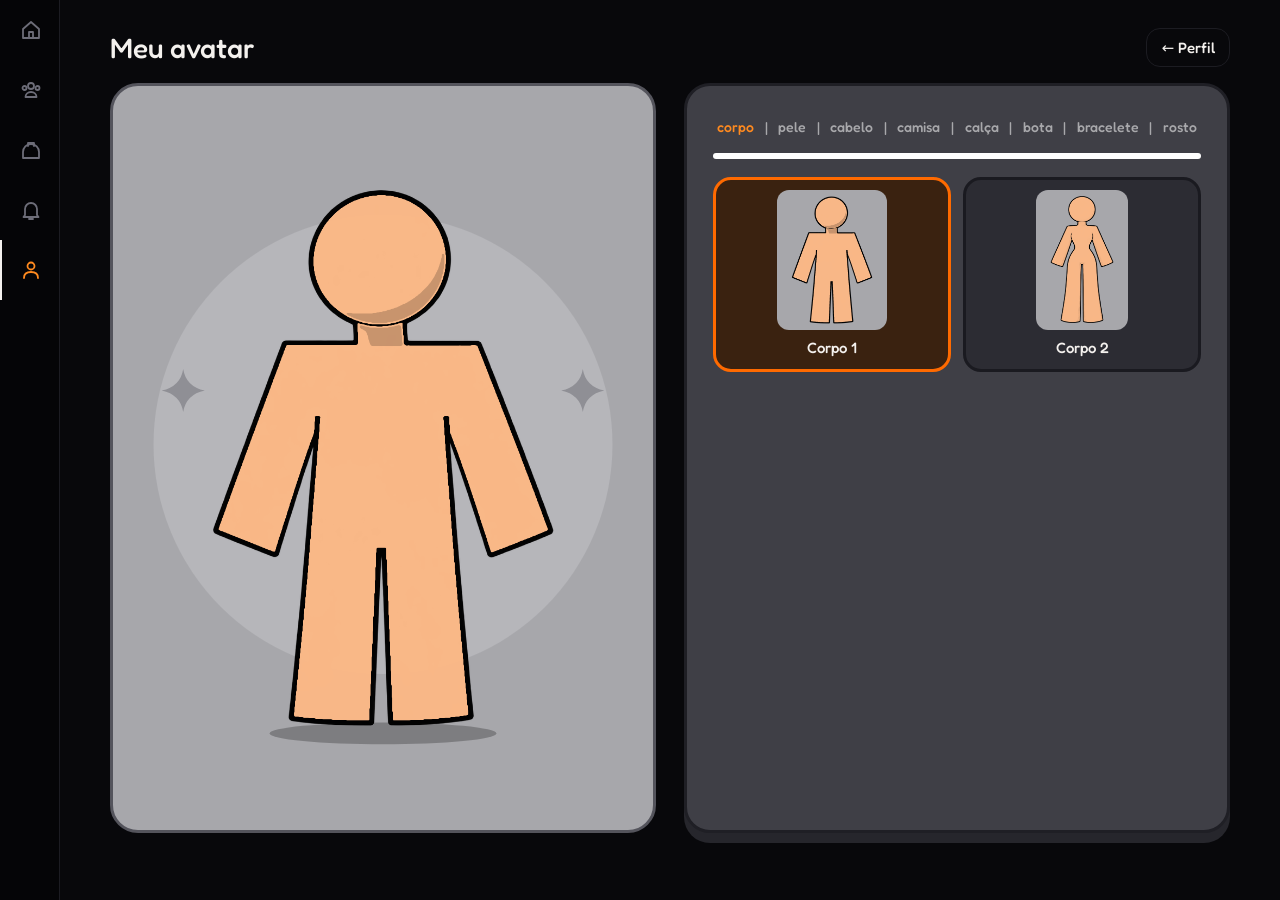
==== avatar.html @ fa6180fb "Add files via upload" ====
<!DOCTYPE html>
<html lang="pt-BR">
<head>
<meta charset="utf-8">
<meta name="viewport" content="width=device-width, initial-scale=1, viewport-fit=cover">
<title>Avatar</title>
<link href="https://fonts.googleapis.com/css2?family=Fredoka:wght@500&display=swap" rel="stylesheet">
<link rel="stylesheet" href="estilo.css">
<style>
@supports (height:100dvh){html,body{height:100dvh}}
a:focus-visible,button:focus-visible{outline:2px solid var(--text);outline-offset:3px}
.wrap{max-width:460px}
.top{display:flex;justify-content:space-between;align-items:center;gap:12px;margin-bottom:16px}
h1{font-size:28px}
.back{color:var(--text);text-decoration:none;font-size:15px;border:1px solid var(--line);border-radius:14px;padding:9px 14px}
.back:hover{border-color:#3a3a45}
.stage{background:#a7a7ab;border:3px solid #54545c;border-radius:28px;overflow:hidden;padding-bottom:40px}
.stage svg{width:100%;height:auto;display:block}
.panel{position:relative;margin-top:-72px;background:#3f3f46;border:3px solid #1f1f25;border-radius:26px;padding:18px;box-shadow:0 10px 0 #26262c}
.panel h2{font-size:22px;margin-bottom:14px}
.lab{font-size:14px;color:#b9b9c2;margin-bottom:10px}
.line{height:6px;border-radius:6px;background:#fff;margin:18px 0}
/* peles: grade de 3 colunas (cor cor cor / cor cor cor / ...) */
.skins{display:grid;grid-template-columns:repeat(3,1fr);gap:16px;width:min(100%,320px);margin:0 auto}
.sk{display:block;width:100%;height:auto;aspect-ratio:1/1;min-width:0;border-radius:50%;border:3px solid #1a1a20;cursor:pointer;padding:0}
@supports not (aspect-ratio:1/1){.sk{height:0;padding-bottom:100%}}
.sk:hover{transform:scale(1.04)}
.co{display:grid;place-items:center;width:100%;aspect-ratio:1/1;min-width:0;background:#a7a7ab;border:3px solid #1a1a20;border-radius:18px;padding:8px;cursor:pointer;font:inherit;font-size:30px;color:#54545c}
@supports not (aspect-ratio:1/1){.co{height:0;padding-bottom:100%}}
.co img{width:100%;height:100%;object-fit:contain;display:block}
.co{position:relative;overflow:hidden}
.co.lock img{opacity:.4}
.co.lock::after{content:"🔒";position:absolute;inset:0;display:grid;place-items:center;font-size:26px}
.co:hover{border-color:#55555e}
.hint{margin-top:12px;text-align:center;color:#b9b9c2;font-size:13px;line-height:1.4}
.co[aria-pressed="true"]{border-color:var(--o1);box-shadow:0 0 0 3px #3f3f46,0 0 0 6px var(--o1)}
.skw{display:grid;gap:8px;justify-items:center;min-width:0}
.skc{font-size:15px;color:#fff;text-align:center;overflow-wrap:anywhere}
.sk.lock{opacity:.55;font-size:26px;display:grid;place-items:center;color:#fff}
.sk.sp{border-color:#8a5cff;background-image:radial-gradient(circle at 30% 25%,rgba(255,255,255,.22),transparent 45%);box-shadow:0 0 14px rgba(138,92,255,.55)}
.sk.sp[aria-pressed="true"]{box-shadow:0 0 0 3px #3f3f46,0 0 0 6px var(--o1),0 0 16px rgba(138,92,255,.6)}
.sk[aria-pressed="true"]{box-shadow:0 0 0 3px #3f3f46,0 0 0 6px var(--o1)}
.cats{display:flex;justify-content:space-between;align-items:center;flex-wrap:wrap;row-gap:4px;gap:2px}
.cat{font:inherit;font-size:clamp(15px,4.4vw,18px);color:#fff;background:transparent;border:0;border-radius:10px;padding:6px 4px;cursor:pointer;opacity:.55;white-space:nowrap}
.cat:hover{opacity:.85}
.cat[aria-selected="true"]{opacity:1;color:var(--o2)}
.sep{color:#fff;opacity:.55;font-size:clamp(15px,4.4vw,18px)}
.panel .line{margin:12px 0 18px}
.subs{display:flex;gap:8px;margin-bottom:16px}
.subt{flex:1;font:inherit;font-size:16px;color:#b9b9c2;background:#2c2c33;border:2px solid #1a1a20;border-radius:14px;padding:9px 6px;cursor:pointer}
.subt:hover{border-color:#55555e}
.subt[aria-selected="true"],.subt[aria-pressed="true"]{color:var(--o2);border-color:var(--o1);background:#3a2210}
.over{margin-top:18px}
.over .subs{margin-bottom:0}
.soon{border:2px dashed #55555e;border-radius:18px;padding:16px;text-align:center;color:#b9b9c2;font-size:15px;line-height:1.4}
.saved{margin-top:14px;text-align:center;color:#b9b9c2;font-size:14px;min-height:18px}
.bodies{display:grid;grid-template-columns:1fr 1fr;gap:12px}
.bopt{font:inherit;font-size:15px;color:var(--text);background:#2c2c33;border:3px solid #1a1a20;border-radius:18px;padding:10px 6px 12px;cursor:pointer;display:grid;justify-items:center;gap:8px}
.bopt:hover{border-color:#55555e}
.bopt[aria-pressed="true"]{border-color:var(--o1);background:#3a2210}
.bopt img{height:96px;width:auto;display:block;background:#a7a7ab;border-radius:12px;padding:6px 14px}
@media(min-width:900px){
  .bopt img{height:140px}
  .cat,.sep{font-size:14px}
  main{padding:28px 32px 28px}
  .wrap{max-width:1120px}
  .grid{display:grid;grid-template-columns:minmax(0,1fr) minmax(0,1fr);gap:28px;align-items:stretch}
  .stage{padding-bottom:0;height:calc(100vh - 150px);min-height:460px;display:grid}
  .stage svg{height:100%}
  .panel{margin-top:0;padding:26px;display:flex;flex-direction:column}
  .soon{flex:1;display:grid;place-items:center;font-size:17px}
  .saved{margin-top:12px}
  .panel h2{font-size:26px;margin-bottom:20px}
}
@media(max-width:640px){
  .cat{font-size:clamp(10px,2.75vw,18px);padding:6px 0}
  .sep{font-size:clamp(10px,2.75vw,18px)}
}
</style>
</head>
<body>
<nav aria-label="Navegação principal">
  <a href="index.html" aria-label="Trilha"><svg viewBox="0 0 24 24"><path d="M4 11l8-7 8 7v9H4z"/><path d="M10 20v-6h4v6"/></svg></a>
  <a href="comunidade.html" aria-label="Comunidade"><svg viewBox="0 0 24 24"><circle cx="12" cy="8" r="3"/><circle cx="5.5" cy="10" r="2"/><circle cx="18.5" cy="10" r="2"/><path d="M6.5 19c0-3 2.5-5 5.5-5s5.5 2 5.5 5z"/></svg></a>
  <a href="loja.html" aria-label="Loja"><svg viewBox="0 0 24 24"><path d="M4 20v-6a8 8 0 0116 0v6z"/><path d="M9 8V5h6v3"/></svg></a>
  <a href="avisos.html" aria-label="Avisos"><svg viewBox="0 0 24 24"><path d="M6 17V11a6 6 0 0112 0v6l1.5 2h-15z"/><path d="M10 21h4"/></svg></a>
  <a href="perfil.html" class="on" aria-current="page" aria-label="Perfil"><svg viewBox="0 0 24 24"><circle cx="12" cy="8" r="3.5"/><path d="M5 20c0-4 3-6 7-6s7 2 7 6"/></svg></a>
</nav>

<main>
  <div class="wrap">
    <div class="top"><h1>Meu avatar</h1><a class="back" href="perfil.html">← Perfil</a></div>
    <div class="grid">
      <div class="stage" id="stage"></div>
      <section class="panel" aria-label="Personalizar avatar">
        <div class="cats" id="cats" role="tablist" aria-label="Categorias do avatar"></div>
        <div class="line" aria-hidden="true"></div>
        <div class="opts" id="opts" role="tabpanel"></div>
        <div class="saved" id="saved" role="status"></div>
      </section>
    </div>
  </div>
</main>

<script src="avatar.js"></script>
<script src="loja.js"></script>
<script>if(!window.Avatar||!window.Loja)document.write('<p style="padding:24px;color:#ff6b73;font-family:sans-serif">Faltam arquivos: coloque avatar.js e loja.js na mesma pasta de avatar.html.</p>')</script>
<script>
const $=id=>document.getElementById(id);
const {SKIN,SKIN_N,BODIES,tinted,svg:avatarSVG,KEY}=Avatar;
let A=Avatar.saved()||{body:'corpo1',skin:1};
// de onde o jogador veio (perfil ou comunidade), para o botão Voltar
const from=new URLSearchParams(location.search).get('de');
if(from==='comunidade'){const b=document.querySelector('.back');b.href='comunidade.html#avatar';b.textContent='← Comunidade'}
function save(){
  try{const o={body:A.body,skin:A.skin,over:A.over==='pants'?'pants':'shirt'};Avatar.SLOTS.forEach(([,k])=>{o[k]=A[k]||null});localStorage.setItem(KEY,JSON.stringify(o));$('saved').textContent='✓ Salvo automaticamente'}
  catch(e){$('saved').textContent='Não foi possível salvar neste navegador.'}
}
// abas de peça: aba -> [tipo da peça em CLOTHES, campo salvo no avatar, rótulo de "sem peça"]
const CLOTH_TABS={cabelo:['hair','hair','sem cabelo'],camisa:['shirt','shirt','sem camisa'],calca:['pants','pants','sem calça'],bota:['boots','boots','sem botas'],bracelete:['bracelets','bracelets','sem braceletes']};
// sub-abas: aba -> [[id, nome]]. Cada sub-aba de peça: id -> [tipo da peça, campo salvo, rótulo de "sem peça", texto de "em breve"]
const SUBS={pele:[['cor','cor'],['tatuagens','tatuagens']],rosto:[['maquiagem','maquiagem'],['olhos','olhos'],['boca','boca']]};
const SUB_PIECE={tatuagens:['tattoo','tattoo','sem tatuagem','Tatuagens em breve'],maquiagem:['makeup','makeup','sem maquiagem','Maquiagem em breve'],olhos:['eyes','eyes','sem olhos','Olhos em breve'],boca:['mouth','mouth','sem boca','Bocas em breve']};
const CATS=[['corpo','corpo'],['pele','pele'],['cabelo','cabelo'],['camisa','camisa'],['calca','calça'],['bota','bota'],['bracelete','bracelete'],['rosto','rosto']];
let cat='corpo';const sub={pele:'cor',rosto:'olhos'};
// abre direto numa aba/sub-aba (ex.: avatar.html?aba=rosto&sub=boca, usado pela Loja)
{const qs=new URLSearchParams(location.search),q=qs.get('aba'),s=qs.get('sub');if(CATS.some(c=>c[0]===q))cat=q;if(SUBS[cat]&&SUBS[cat].some(x=>x[0]===s))sub[cat]=s}
function drawCats(){
  const c=$('cats');c.innerHTML='';
  CATS.forEach(([id,nome],n)=>{
    if(n){const p=document.createElement('span');p.className='sep';p.setAttribute('aria-hidden','true');p.textContent='|';c.appendChild(p)}
    const t=document.createElement('button');t.type='button';t.className='cat';t.id='cat-'+id;t.setAttribute('role','tab');
    t.setAttribute('aria-selected',cat===id?'true':'false');t.textContent=nome;
    t.onclick=()=>{cat=id;drawCats();drawOpts()};c.appendChild(t);
  });
  $('opts').setAttribute('aria-labelledby','cat-'+cat);
}
// aviso de peça bloqueada, com link para a categoria certa da Loja
function shopMsg(prefix,shopCat){const m=$('saved');m.textContent=prefix;const a=document.createElement('a');a.href='loja.html#'+shopCat;a.textContent='compre na Loja';a.style.color='var(--o2)';m.appendChild(a)}
// peças pequenas (botas, olhos, boca, maquiagem, tatuagem) aparecem como recorte no avatar; a imagem sozinha ficaria minúscula
const CROP_SLOTS=['bracelets','boots','eyes','mouth','makeup','tattoo'];
function drawSubs(o){
  const st=document.createElement('div');st.className='subs';st.setAttribute('role','tablist');st.setAttribute('aria-label',cat==='pele'?'Pele':'Rosto');
  SUBS[cat].forEach(([id,nome])=>{
    const t=document.createElement('button');t.type='button';t.className='subt';t.setAttribute('role','tab');
    t.setAttribute('aria-selected',sub[cat]===id?'true':'false');t.textContent=nome;
    t.onclick=()=>{sub[cat]=id;drawOpts()};st.appendChild(t);
  });o.appendChild(st);
}
// grade de peças de um tipo: "sem peça" + uma opção por peça que existe para o corpo escolhido. Peça não comprada fica bloqueada.
function pieceGrid(o,[slot,key,none,soon]){
  const body=BODIES.find(b=>b.id===A.body);
  const all=Object.entries(Avatar.CLOTHES).filter(([,c])=>c.slot===slot);
  if(!all.length){const d=document.createElement('div');d.className='soon';d.textContent=soon||'Em breve';o.appendChild(d);return}
  const fit=all.filter(([,c])=>c.por_corpo[body.id]);
  const g=document.createElement('div');g.className='skins';
  const opts=[[null,none]].concat(fit.map(([id,c])=>[id,c.n.toLowerCase()]));
  opts.forEach(([id,nome])=>{
    const lock=!!id&&!Avatar.ownsPiece(id);
    const x=document.createElement('button');x.type='button';x.className='co'+(lock?' lock':'');x.setAttribute('aria-pressed',(A[key]||null)===id?'true':'false');
    x.setAttribute('aria-label',nome+(lock?' (bloqueado: compre na loja)':''));
    if(id){const im=document.createElement('img');im.alt='';im.src=CROP_SLOTS.includes(slot)?Avatar.previewURL(A,id):Avatar.CLOTHES[id].por_corpo[body.id].src;x.appendChild(im)}else x.textContent='✕';
    x.onclick=()=>{
      if(lock){const it=Avatar.shopItem(id);shopMsg('Peça bloqueada: ',it?it.cat:'especiais');return}
      A[key]=id;save();render()};
    const w=document.createElement('div');w.className='skw';const cap=document.createElement('span');cap.className='skc';cap.textContent=nome;cap.setAttribute('aria-hidden','true');
    w.append(x,cap);g.appendChild(w);
  });o.appendChild(g);
  if(fit.length<all.length){const t=document.createElement('p');t.className='hint';t.textContent='Alguns itens ainda não têm versão para este corpo.';o.appendChild(t)}
}
// quem fica por cima: camisa ou calça (aparece nas abas camisa e calça)
function drawOver(o){
  const w=document.createElement('div');w.className='over';
  const l=document.createElement('div');l.className='lab';l.textContent='Quem fica por cima?';w.appendChild(l);
  const st=document.createElement('div');st.className='subs';st.setAttribute('role','group');st.setAttribute('aria-label','Quem fica por cima');
  [['shirt','camisa'],['pants','calça']].forEach(([id,nome])=>{
    const t=document.createElement('button');t.type='button';t.className='subt';t.setAttribute('aria-pressed',(A.over==='pants'?'pants':'shirt')===id?'true':'false');
    t.textContent=nome+' por cima';t.onclick=()=>{A.over=id;save();render()};st.appendChild(t);
  });w.appendChild(st);o.appendChild(w);
}
function drawOpts(){
  const o=$('opts');o.innerHTML='';
  if(cat==='corpo'){
    const bx=document.createElement('div');bx.className='bodies';
    BODIES.forEach(b=>{
      const x=document.createElement('button');x.type='button';x.className='bopt';x.setAttribute('aria-pressed',A.body===b.id?'true':'false');
      x.innerHTML='<img alt="" src="'+tinted(b,A.skin)+'"><span></span>';x.lastChild.textContent=b.n;
      x.onclick=()=>{A.body=b.id;save();render()};bx.appendChild(x);
    });o.appendChild(bx);
  }else if(cat==='pele'){
    drawSubs(o);
    if(sub.pele==='tatuagens'){pieceGrid(o,SUB_PIECE.tatuagens);return}
    const s=document.createElement('div');s.className='skins';
    SKIN.forEach((c,i)=>{
      const sp=(Avatar.SKIN_SPECIAL||[]).includes(i),lock=Avatar.owns?!Avatar.owns(i):false;
      const x=document.createElement('button');x.type='button';x.className='sk'+(sp?' sp':'')+(lock?' lock':'');x.style.backgroundColor=c;
      x.setAttribute('aria-label',SKIN_N[i]+(i<3?' '+(i+1):'')+(sp?' (cor especial'+(lock?', bloqueada: compre na loja':'')+')':''));
      x.setAttribute('aria-pressed',A.skin===i?'true':'false');
      if(lock)x.textContent='🔒';
      x.onclick=()=>{
        if(lock){shopMsg('Cor especial: ','especiais');return}
        A.skin=i;save();render()};
      const w=document.createElement('div');w.className='skw';const cap=document.createElement('span');cap.className='skc';cap.textContent=SKIN_N[i];cap.setAttribute('aria-hidden','true');
      w.append(x,cap);s.appendChild(w);
    });o.appendChild(s);
  }else if(cat==='rosto'){
    drawSubs(o);pieceGrid(o,SUB_PIECE[sub.rosto]);
  }else if(CLOTH_TABS[cat]){
    pieceGrid(o,CLOTH_TABS[cat]);
    if(cat==='camisa'||cat==='calca')drawOver(o);
  }else{
    const d=document.createElement('div');d.className='soon';d.textContent='Em breve';o.appendChild(d);
  }
}
function render(){$('stage').innerHTML=avatarSVG(A);drawCats();drawOpts()}
Avatar.ready(render);
</script>
</body>
</html>
---- estilo.css ----
/* estilo.css: estilo base compartilhado por todas as páginas (trilha, comunidade, loja, avisos, perfil e avatar).
   Cada página carrega este arquivo ANTES do seu próprio <style>, que só guarda o que é específico dela e pode sobrescrever o que está aqui.
   Para mudar uma cor ou o menu de todas as páginas de uma vez, edite só este arquivo. */

/* cores e medidas (use var(--nome) nas páginas) */
:root{
  --bg:#08080b; --side:#050507; --line:#1c1c22; --text:#f4f1ee; --mute:#6d6d78;
  --o1:#ff6a00; --o2:#ff8a1f; --o3:#b84a00; --o4:#7a2f00;
  box-sizing:border-box;
  padding-top:env(safe-area-inset-top,0px); padding-bottom:env(safe-area-inset-bottom,0px);
}
html{scroll-padding-top:env(safe-area-inset-top,0px)}
*{box-sizing:border-box;margin:0}
html,body{height:100%}
body{background:var(--bg);color:var(--text);font-family:"Fredoka",system-ui,-apple-system,"Segoe UI",sans-serif;display:flex;overflow:hidden}
body,body *{font-weight:500!important;font-synthesis:none}

/* menu lateral (vira barra inferior no celular) */
nav{width:60px;background:var(--side);border-right:1px solid var(--line);display:flex;flex-direction:column;flex-shrink:0}
nav a{height:60px;display:grid;place-items:center;color:var(--mute);border-left:2px solid transparent}
nav a.on{color:var(--o2);border-left-color:var(--text)}
nav a:hover{color:var(--text)}
nav svg{width:24px;height:24px;fill:none;stroke:currentColor;stroke-width:1.8;stroke-linecap:round;stroke-linejoin:round}
@media(max-width:640px){
  body{flex-direction:column-reverse}
  nav{width:100%;height:58px;flex-direction:row;border-right:0;border-top:1px solid var(--line)}
  nav a{flex:1;height:58px;border-left:0;border-top:2px solid transparent}
  nav a.on{border-top-color:var(--text)}
}

/* área de conteúdo: cada página ajusta o padding e a largura (.wrap) se precisar */
main{flex:1;overflow-y:auto;padding:24px 16px 60px}
.wrap{max-width:552px;margin:0 auto}

/* só para leitores de tela */
.sr{position:absolute;width:1px;height:1px;overflow:hidden;clip:rect(0 0 0 0)}

/* aviso rápido (toast) */
.toast{position:fixed;left:50%;bottom:80px;transform:translate(-50%,20px);opacity:0;pointer-events:none;background:#f6f6f6;color:#111;padding:12px 18px;border-radius:14px;font-size:16px;z-index:30;transition:.2s;text-align:center}
.toast.show{opacity:1;transform:translate(-50%,0)}

/* botões e janelas */
.btn{font:inherit;font-size:16px;border:0;border-radius:14px;padding:12px 16px;cursor:pointer;background:var(--o1);color:#fff;box-shadow:0 4px 0 var(--o3)}
.btn:active{transform:translateY(3px);box-shadow:0 1px 0 var(--o3)}
.btn:disabled{background:var(--o4);color:#a8643a;box-shadow:0 4px 0 #4d1d00;cursor:default}
.btn.alt{background:transparent;color:var(--text);border:1px solid var(--line);box-shadow:none}
dialog::backdrop{background:rgba(0,0,0,.72)}

/* quem prefere menos movimento */
@media (prefers-reduced-motion:reduce){*{transition:none!important}}
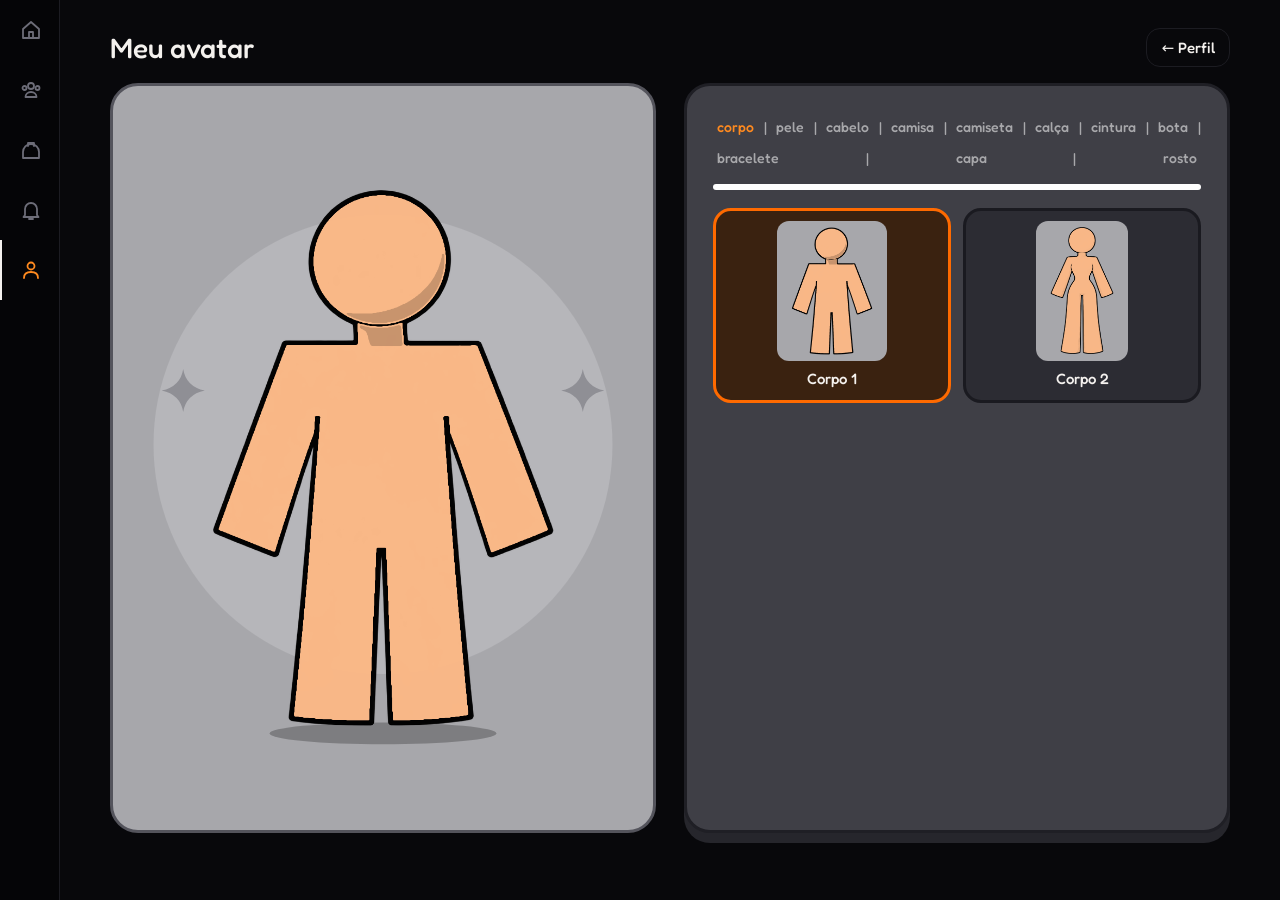
==== commit 5f176fad: "Add files via upload" ====
--- a/avatar.html
+++ b/avatar.html
@@ -117,11 +117,11 @@
   catch(e){$('saved').textContent='Não foi possível salvar neste navegador.'}
 }
 // abas de peça: aba -> [tipo da peça em CLOTHES, campo salvo no avatar, rótulo de "sem peça"]
-const CLOTH_TABS={cabelo:['hair','hair','sem cabelo'],camisa:['shirt','shirt','sem camisa'],calca:['pants','pants','sem calça'],bota:['boots','boots','sem botas'],bracelete:['bracelets','bracelets','sem braceletes']};
+const CLOTH_TABS={cabelo:['hair','hair','sem cabelo'],camisa:['shirt','shirt','sem camisa'],camiseta:['tshirt','tshirt','sem camiseta'],calca:['pants','pants','sem calça'],cintura:['belt','belt','sem cintura'],bota:['boots','boots','sem botas'],bracelete:['bracelets','bracelets','sem braceletes'],capa:['cape','cape','sem capa']};
 // sub-abas: aba -> [[id, nome]]. Cada sub-aba de peça: id -> [tipo da peça, campo salvo, rótulo de "sem peça", texto de "em breve"]
 const SUBS={pele:[['cor','cor'],['tatuagens','tatuagens']],rosto:[['maquiagem','maquiagem'],['olhos','olhos'],['boca','boca']]};
 const SUB_PIECE={tatuagens:['tattoo','tattoo','sem tatuagem','Tatuagens em breve'],maquiagem:['makeup','makeup','sem maquiagem','Maquiagem em breve'],olhos:['eyes','eyes','sem olhos','Olhos em breve'],boca:['mouth','mouth','sem boca','Bocas em breve']};
-const CATS=[['corpo','corpo'],['pele','pele'],['cabelo','cabelo'],['camisa','camisa'],['calca','calça'],['bota','bota'],['bracelete','bracelete'],['rosto','rosto']];
+const CATS=[['corpo','corpo'],['pele','pele'],['cabelo','cabelo'],['camisa','camisa'],['camiseta','camiseta'],['calca','calça'],['cintura','cintura'],['bota','bota'],['bracelete','bracelete'],['capa','capa'],['rosto','rosto']];
 let cat='corpo';const sub={pele:'cor',rosto:'olhos'};
 // abre direto numa aba/sub-aba (ex.: avatar.html?aba=rosto&sub=boca, usado pela Loja)
 {const qs=new URLSearchParams(location.search),q=qs.get('aba'),s=qs.get('sub');if(CATS.some(c=>c[0]===q))cat=q;if(SUBS[cat]&&SUBS[cat].some(x=>x[0]===s))sub[cat]=s}
@@ -138,7 +138,7 @@
 // aviso de peça bloqueada, com link para a categoria certa da Loja
 function shopMsg(prefix,shopCat){const m=$('saved');m.textContent=prefix;const a=document.createElement('a');a.href='loja.html#'+shopCat;a.textContent='compre na Loja';a.style.color='var(--o2)';m.appendChild(a)}
 // peças pequenas (botas, olhos, boca, maquiagem, tatuagem) aparecem como recorte no avatar; a imagem sozinha ficaria minúscula
-const CROP_SLOTS=['bracelets','boots','eyes','mouth','makeup','tattoo'];
+const CROP_SLOTS=['cape','bracelets','boots','eyes','mouth','makeup','tattoo'];
 function drawSubs(o){
   const st=document.createElement('div');st.className='subs';st.setAttribute('role','tablist');st.setAttribute('aria-label',cat==='pele'?'Pele':'Rosto');
   SUBS[cat].forEach(([id,nome])=>{
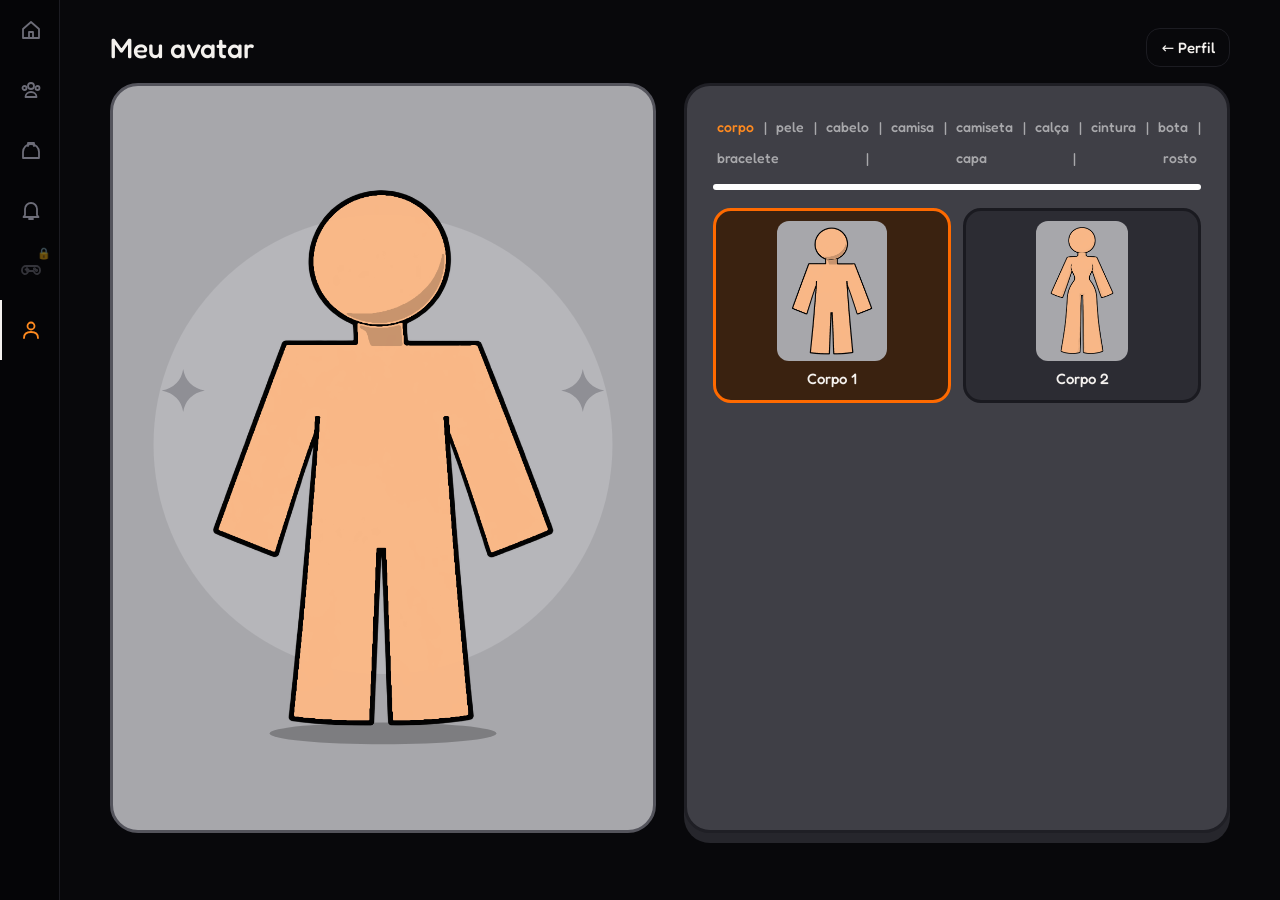
==== commit b6b8e459: "Add files via upload" ====
--- a/avatar.html
+++ b/avatar.html
@@ -84,6 +84,7 @@
   <a href="comunidade.html" aria-label="Comunidade"><svg viewBox="0 0 24 24"><circle cx="12" cy="8" r="3"/><circle cx="5.5" cy="10" r="2"/><circle cx="18.5" cy="10" r="2"/><path d="M6.5 19c0-3 2.5-5 5.5-5s5.5 2 5.5 5z"/></svg></a>
   <a href="loja.html" aria-label="Loja"><svg viewBox="0 0 24 24"><path d="M4 20v-6a8 8 0 0116 0v6z"/><path d="M9 8V5h6v3"/></svg></a>
   <a href="avisos.html" aria-label="Avisos"><svg viewBox="0 0 24 24"><path d="M6 17V11a6 6 0 0112 0v6l1.5 2h-15z"/><path d="M10 21h4"/></svg></a>
+  <a href="sua-cidade.html" aria-label="Sua Cidade"><svg viewBox="0 0 24 24"><path d="M7 8h10a4 4 0 014 4v1a3 3 0 01-5.4 1.8L14.5 13h-5l-1.1 1.8A3 3 0 013 13v-1a4 4 0 014-4z"/><path d="M8 10v3M6.5 11.5h3"/><circle cx="15.5" cy="10.8" r=".7"/><circle cx="17.5" cy="12.3" r=".7"/></svg></a>
   <a href="perfil.html" class="on" aria-current="page" aria-label="Perfil"><svg viewBox="0 0 24 24"><circle cx="12" cy="8" r="3.5"/><path d="M5 20c0-4 3-6 7-6s7 2 7 6"/></svg></a>
 </nav>
 
@@ -104,6 +105,7 @@
 
 <script src="avatar.js"></script>
 <script src="loja.js"></script>
+<script src="progresso.js"></script>
 <script>if(!window.Avatar||!window.Loja)document.write('<p style="padding:24px;color:#ff6b73;font-family:sans-serif">Faltam arquivos: coloque avatar.js e loja.js na mesma pasta de avatar.html.</p>')</script>
 <script>
 const $=id=>document.getElementById(id);
--- a/estilo.css
+++ b/estilo.css
@@ -21,6 +21,9 @@
 nav a.on{color:var(--o2);border-left-color:var(--text)}
 nav a:hover{color:var(--text)}
 nav svg{width:24px;height:24px;fill:none;stroke:currentColor;stroke-width:1.8;stroke-linecap:round;stroke-linejoin:round}
+/* item bloqueado do menu (ex.: o jogo antes do nível 2) */
+nav a.lock{opacity:.45;position:relative}
+nav a.lock::after{content:"🔒";position:absolute;top:8px;left:calc(50% + 6px);font-size:11px;line-height:1}
 @media(max-width:640px){
   body{flex-direction:column-reverse}
   nav{width:100%;height:58px;flex-direction:row;border-right:0;border-top:1px solid var(--line)}
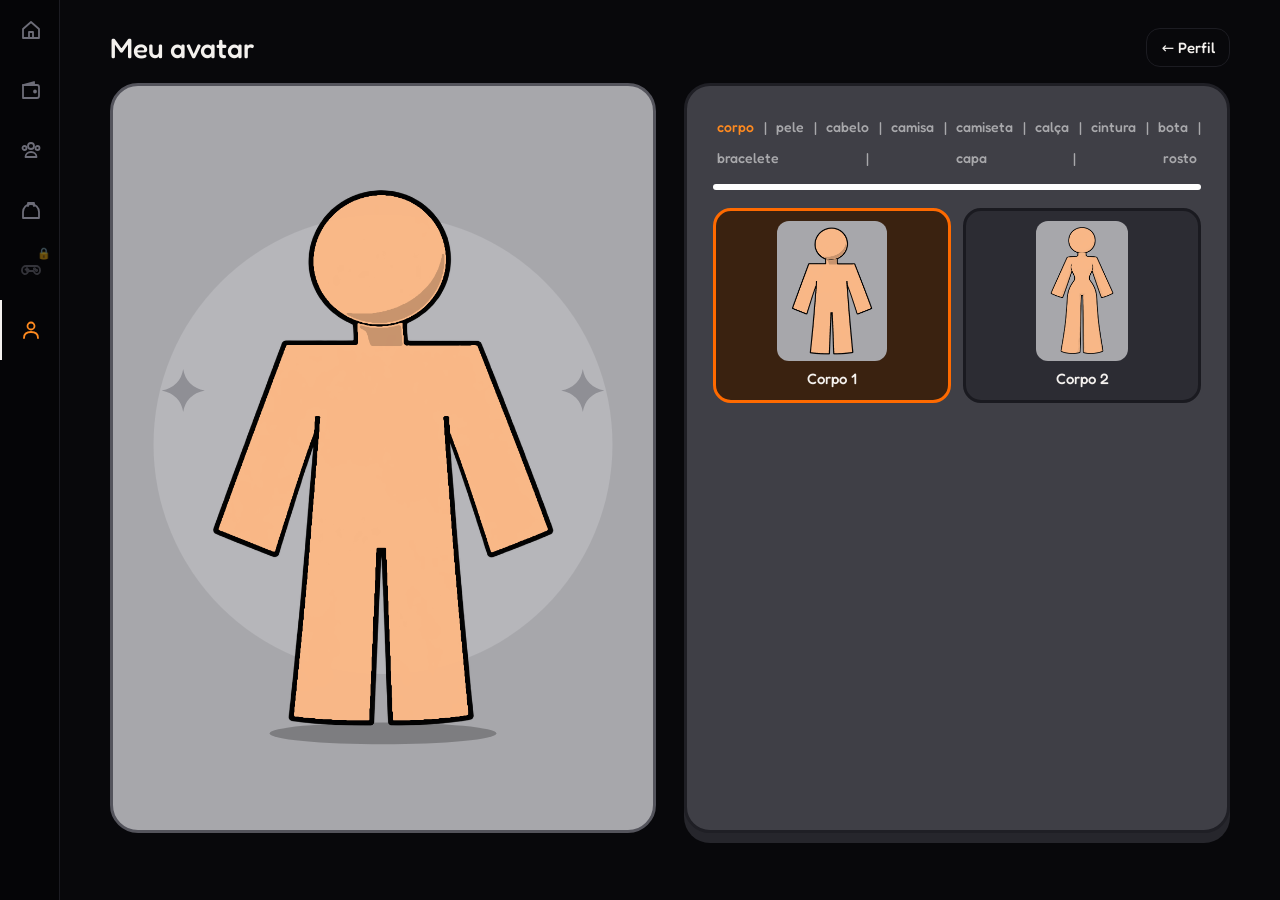
==== commit 06942b6b: "Add files via upload" ====
--- a/avatar.html
+++ b/avatar.html
@@ -50,6 +50,23 @@
 .subt{flex:1;font:inherit;font-size:16px;color:#b9b9c2;background:#2c2c33;border:2px solid #1a1a20;border-radius:14px;padding:9px 6px;cursor:pointer}
 .subt:hover{border-color:#55555e}
 .subt[aria-selected="true"],.subt[aria-pressed="true"]{color:var(--o2);border-color:var(--o1);background:#3a2210}
+.opts{position:relative}
+.skw{position:relative}
+/* bolinha com a cor atual da peça, no canto do quadrado selecionado */
+.cdot{position:absolute;top:-9px;right:-9px;z-index:2;width:28px;height:28px;border-radius:50%;border:3px solid #fff;box-shadow:0 0 0 3px #1a1a20;cursor:pointer;padding:0}
+.cdot:hover{transform:scale(1.08)}
+.cdot[aria-expanded="true"]{box-shadow:0 0 0 3px #1a1a20,0 0 0 6px var(--o1)}
+/* balãozinho de cores (mesmo estilo do balão das missões na trilha) */
+.cpop{position:absolute;z-index:6;width:min(300px,100%);background:#25252c;border-radius:22px;padding:16px;box-shadow:0 8px 0 #17171c;animation:cin .15s}
+.cpop:before{content:"";position:absolute;top:-8px;left:var(--ax,50%);width:18px;height:18px;background:inherit;border-radius:4px;transform:translateX(-50%) rotate(45deg)}
+.cpop .lab{margin-bottom:12px}
+.cpop .cgrid{gap:10px}
+@keyframes cin{from{opacity:0;transform:translateY(-6px)}to{opacity:1;transform:none}}
+.cgrid{display:grid;grid-template-columns:repeat(4,1fr);gap:12px;width:min(100%,320px);margin:0 auto}
+.cb{display:block;width:100%;aspect-ratio:1/1;min-width:0;border-radius:50%;border:3px solid #1a1a20;cursor:pointer;padding:0}
+@supports not (aspect-ratio:1/1){.cb{height:0;padding-bottom:100%}}
+.cb:hover{transform:scale(1.06)}
+.cb[aria-pressed="true"]{box-shadow:0 0 0 3px #3f3f46,0 0 0 6px var(--o1)}
 .over{margin-top:18px}
 .over .subs{margin-bottom:0}
 .soon{border:2px dashed #55555e;border-radius:18px;padding:16px;text-align:center;color:#b9b9c2;font-size:15px;line-height:1.4}
@@ -81,9 +98,9 @@
 <body>
 <nav aria-label="Navegação principal">
   <a href="index.html" aria-label="Trilha"><svg viewBox="0 0 24 24"><path d="M4 11l8-7 8 7v9H4z"/><path d="M10 20v-6h4v6"/></svg></a>
+  <a href="orcamento.html" aria-label="Seu Orçamento"><svg viewBox="0 0 24 24"><path d="M4 7h14a2 2 0 012 2v9a2 2 0 01-2 2H4z"/><path d="M4 7l11-3v3"/><circle cx="16" cy="13.5" r="1"/></svg></a>
   <a href="comunidade.html" aria-label="Comunidade"><svg viewBox="0 0 24 24"><circle cx="12" cy="8" r="3"/><circle cx="5.5" cy="10" r="2"/><circle cx="18.5" cy="10" r="2"/><path d="M6.5 19c0-3 2.5-5 5.5-5s5.5 2 5.5 5z"/></svg></a>
   <a href="loja.html" aria-label="Loja"><svg viewBox="0 0 24 24"><path d="M4 20v-6a8 8 0 0116 0v6z"/><path d="M9 8V5h6v3"/></svg></a>
-  <a href="avisos.html" aria-label="Avisos"><svg viewBox="0 0 24 24"><path d="M6 17V11a6 6 0 0112 0v6l1.5 2h-15z"/><path d="M10 21h4"/></svg></a>
   <a href="sua-cidade.html" aria-label="Sua Cidade"><svg viewBox="0 0 24 24"><path d="M7 8h10a4 4 0 014 4v1a3 3 0 01-5.4 1.8L14.5 13h-5l-1.1 1.8A3 3 0 013 13v-1a4 4 0 014-4z"/><path d="M8 10v3M6.5 11.5h3"/><circle cx="15.5" cy="10.8" r=".7"/><circle cx="17.5" cy="12.3" r=".7"/></svg></a>
   <a href="perfil.html" class="on" aria-current="page" aria-label="Perfil"><svg viewBox="0 0 24 24"><circle cx="12" cy="8" r="3.5"/><path d="M5 20c0-4 3-6 7-6s7 2 7 6"/></svg></a>
 </nav>
@@ -110,12 +127,12 @@
 <script>
 const $=id=>document.getElementById(id);
 const {SKIN,SKIN_N,BODIES,tinted,svg:avatarSVG,KEY}=Avatar;
-let A=Avatar.saved()||{body:'corpo1',skin:1};
+let A=Avatar.saved()||{body:'corpo1',skin:1};A.cores=A.cores||{};
 // de onde o jogador veio (perfil ou comunidade), para o botão Voltar
 const from=new URLSearchParams(location.search).get('de');
 if(from==='comunidade'){const b=document.querySelector('.back');b.href='comunidade.html#avatar';b.textContent='← Comunidade'}
 function save(){
-  try{const o={body:A.body,skin:A.skin,over:A.over==='pants'?'pants':'shirt'};Avatar.SLOTS.forEach(([,k])=>{o[k]=A[k]||null});localStorage.setItem(KEY,JSON.stringify(o));$('saved').textContent='✓ Salvo automaticamente'}
+  try{const o={body:A.body,skin:A.skin,over:A.over==='pants'?'pants':'shirt',cores:A.cores||{}};Avatar.SLOTS.forEach(([,k])=>{o[k]=A[k]||null});localStorage.setItem(KEY,JSON.stringify(o));$('saved').textContent='✓ Salvo automaticamente'}
   catch(e){$('saved').textContent='Não foi possível salvar neste navegador.'}
 }
 // abas de peça: aba -> [tipo da peça em CLOTHES, campo salvo no avatar, rótulo de "sem peça"]
@@ -124,7 +141,7 @@
 const SUBS={pele:[['cor','cor'],['tatuagens','tatuagens']],rosto:[['maquiagem','maquiagem'],['olhos','olhos'],['boca','boca']]};
 const SUB_PIECE={tatuagens:['tattoo','tattoo','sem tatuagem','Tatuagens em breve'],maquiagem:['makeup','makeup','sem maquiagem','Maquiagem em breve'],olhos:['eyes','eyes','sem olhos','Olhos em breve'],boca:['mouth','mouth','sem boca','Bocas em breve']};
 const CATS=[['corpo','corpo'],['pele','pele'],['cabelo','cabelo'],['camisa','camisa'],['camiseta','camiseta'],['calca','calça'],['cintura','cintura'],['bota','bota'],['bracelete','bracelete'],['capa','capa'],['rosto','rosto']];
-let cat='corpo';const sub={pele:'cor',rosto:'olhos'};
+let cat='corpo',colorOpen=false;const sub={pele:'cor',rosto:'olhos'};
 // abre direto numa aba/sub-aba (ex.: avatar.html?aba=rosto&sub=boca, usado pela Loja)
 {const qs=new URLSearchParams(location.search),q=qs.get('aba'),s=qs.get('sub');if(CATS.some(c=>c[0]===q))cat=q;if(SUBS[cat]&&SUBS[cat].some(x=>x[0]===s))sub[cat]=s}
 function drawCats(){
@@ -133,7 +150,7 @@
     if(n){const p=document.createElement('span');p.className='sep';p.setAttribute('aria-hidden','true');p.textContent='|';c.appendChild(p)}
     const t=document.createElement('button');t.type='button';t.className='cat';t.id='cat-'+id;t.setAttribute('role','tab');
     t.setAttribute('aria-selected',cat===id?'true':'false');t.textContent=nome;
-    t.onclick=()=>{cat=id;drawCats();drawOpts()};c.appendChild(t);
+    t.onclick=()=>{cat=id;colorOpen=false;drawCats();drawOpts()};c.appendChild(t);
   });
   $('opts').setAttribute('aria-labelledby','cat-'+cat);
 }
@@ -146,7 +163,7 @@
   SUBS[cat].forEach(([id,nome])=>{
     const t=document.createElement('button');t.type='button';t.className='subt';t.setAttribute('role','tab');
     t.setAttribute('aria-selected',sub[cat]===id?'true':'false');t.textContent=nome;
-    t.onclick=()=>{sub[cat]=id;drawOpts()};st.appendChild(t);
+    t.onclick=()=>{sub[cat]=id;colorOpen=false;drawOpts()};st.appendChild(t);
   });o.appendChild(st);
 }
 // grade de peças de um tipo: "sem peça" + uma opção por peça que existe para o corpo escolhido. Peça não comprada fica bloqueada.
@@ -157,19 +174,54 @@
   const fit=all.filter(([,c])=>c.por_corpo[body.id]);
   const g=document.createElement('div');g.className='skins';
   const opts=[[null,none]].concat(fit.map(([id,c])=>[id,c.n.toLowerCase()]));
+  let dotEl=null;
   opts.forEach(([id,nome])=>{
     const lock=!!id&&!Avatar.ownsPiece(id);
     const x=document.createElement('button');x.type='button';x.className='co'+(lock?' lock':'');x.setAttribute('aria-pressed',(A[key]||null)===id?'true':'false');
     x.setAttribute('aria-label',nome+(lock?' (bloqueado: compre na loja)':''));
-    if(id){const im=document.createElement('img');im.alt='';im.src=CROP_SLOTS.includes(slot)?Avatar.previewURL(A,id):Avatar.CLOTHES[id].por_corpo[body.id].src;x.appendChild(im)}else x.textContent='✕';
+    if(id){const im=document.createElement('img');im.alt='';im.src=CROP_SLOTS.includes(slot)?Avatar.previewURL(A,id):Avatar.pieceSrc(A,id,body.id);x.appendChild(im)}else x.textContent='✕';
     x.onclick=()=>{
       if(lock){const it=Avatar.shopItem(id);shopMsg('Peça bloqueada: ',it?it.cat:'especiais');return}
-      A[key]=id;save();render()};
+      colorOpen=false;A[key]=id;save();render()};
     const w=document.createElement('div');w.className='skw';const cap=document.createElement('span');cap.className='skc';cap.textContent=nome;cap.setAttribute('aria-hidden','true');
-    w.append(x,cap);g.appendChild(w);
+    w.append(x,cap);
+    // peça vestida que tem cores: bolinha no canto do quadrado; ao tocar abre o balão de cores
+    if(id&&!lock&&A[key]===id&&Avatar.CLOTHES[id].cores){
+      const c=Avatar.CLOTHES[id],hex=c.cores[A.cores[id]||0][1]||'#ffffff';
+      const d=document.createElement('button');d.type='button';d.className='cdot';d.style.backgroundColor=hex;
+      d.setAttribute('aria-label','Mudar a cor de '+nome);d.setAttribute('aria-expanded',colorOpen?'true':'false');
+      d.onclick=e=>{e.stopPropagation();colorOpen=!colorOpen;drawOpts()};
+      w.appendChild(d);dotEl=d;
+    }
+    g.appendChild(w);
   });o.appendChild(g);
+  if(colorOpen&&dotEl)drawColors(o,A[key],dotEl);else colorOpen=false;
   if(fit.length<all.length){const t=document.createElement('p');t.className='hint';t.textContent='Alguns itens ainda não têm versão para este corpo.';o.appendChild(t)}
 }
+// cores da peça vestida (só aparece se a peça tem CLOTHES[id].cores no avatar.js)
+function drawColors(o,id,dot){
+  const c=Avatar.CLOTHES[id],cur=A.cores[id]||0;
+  const w=document.createElement('div');w.className='cpop';w.setAttribute('role','dialog');w.setAttribute('aria-label','Cor da peça');
+  const l=document.createElement('div');l.className='lab';l.textContent='Cor';w.appendChild(l);
+  const g=document.createElement('div');g.className='cgrid';g.setAttribute('role','group');g.setAttribute('aria-label','Cor da peça');
+  c.cores.forEach(([nome,hex],i)=>{
+    const b=document.createElement('button');b.type='button';b.className='cb';b.style.backgroundColor=hex||'#ffffff';
+    b.title=nome;b.setAttribute('aria-label',nome);b.setAttribute('aria-pressed',cur===i?'true':'false');
+    b.onclick=e=>{e.stopPropagation();if(i)A.cores[id]=i;else delete A.cores[id];save();render()};
+    g.appendChild(b);
+  });
+  w.appendChild(g);o.appendChild(w);
+  // posiciona o balão logo abaixo da bolinha, com a setinha apontando para ela
+  const or=o.getBoundingClientRect(),dr=dot.getBoundingClientRect(),bw=w.offsetWidth;
+  const cx=dr.left+dr.width/2-or.left,left=Math.max(0,Math.min(cx-bw/2,or.width-bw));
+  w.style.left=left+'px';w.style.top=(dr.bottom-or.top+14)+'px';
+  w.style.setProperty('--ax',Math.max(24,Math.min(cx-left,bw-24))+'px');
+  w.scrollIntoView({block:'nearest'});
+}
+// toca fora do balão (ou aperta Esc) para fechar
+document.addEventListener('click',e=>{if(colorOpen&&!e.target.closest('.cpop,.cdot')){colorOpen=false;drawOpts()}});
+document.addEventListener('keydown',e=>{if(e.key==='Escape'&&colorOpen){colorOpen=false;drawOpts()}});
+window.addEventListener('resize',()=>{if(colorOpen)drawOpts()});
 // quem fica por cima: camisa ou calça (aparece nas abas camisa e calça)
 function drawOver(o){
   const w=document.createElement('div');w.className='over';
--- a/estilo.css
+++ b/estilo.css
@@ -51,3 +51,11 @@
 
 /* quem prefere menos movimento */
 @media (prefers-reduced-motion:reduce){*{transition:none!important}}
+
+/* sino de avisos (leva a avisos.html) e linha de título com o sino no canto */
+.bell{width:32px;height:32px;display:grid;place-items:center;border-radius:12px;color:var(--mute);flex:none}
+.bell:hover{color:var(--text);background:#14141a}
+.bell:focus-visible{outline:2px solid var(--text);outline-offset:2px}
+.bell svg{width:24px;height:24px;fill:none;stroke:currentColor;stroke-width:1.8;stroke-linecap:round;stroke-linejoin:round}
+.ptop{display:flex;justify-content:space-between;align-items:center;gap:12px;margin-bottom:18px}
+.ptop h1{margin-bottom:0}
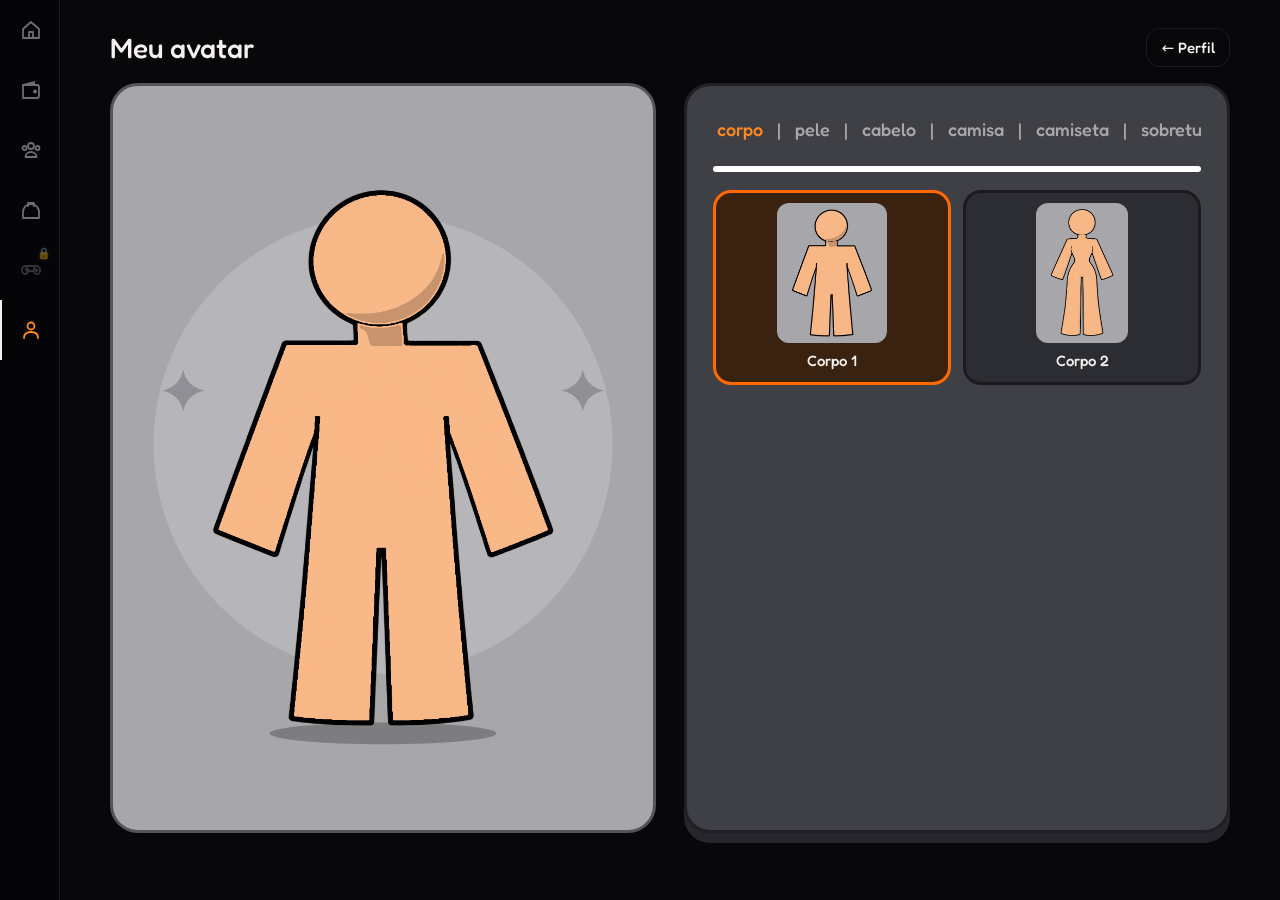
==== commit 9f996a11: "Add files via upload" ====
--- a/avatar.html
+++ b/avatar.html
@@ -40,11 +40,12 @@
 .sk.sp{border-color:#8a5cff;background-image:radial-gradient(circle at 30% 25%,rgba(255,255,255,.22),transparent 45%);box-shadow:0 0 14px rgba(138,92,255,.55)}
 .sk.sp[aria-pressed="true"]{box-shadow:0 0 0 3px #3f3f46,0 0 0 6px var(--o1),0 0 16px rgba(138,92,255,.6)}
 .sk[aria-pressed="true"]{box-shadow:0 0 0 3px #3f3f46,0 0 0 6px var(--o1)}
-.cats{display:flex;justify-content:space-between;align-items:center;flex-wrap:wrap;row-gap:4px;gap:2px}
-.cat{font:inherit;font-size:clamp(15px,4.4vw,18px);color:#fff;background:transparent;border:0;border-radius:10px;padding:6px 4px;cursor:pointer;opacity:.55;white-space:nowrap}
+.cats{display:flex;align-items:center;flex-wrap:nowrap;gap:10px;overflow-x:auto;overflow-y:hidden;-webkit-overflow-scrolling:touch;scrollbar-width:thin;scrollbar-color:#6b6b75 transparent;padding-bottom:8px}
+.cats::-webkit-scrollbar{height:6px}.cats::-webkit-scrollbar-thumb{background:#6b6b75;border-radius:6px}.cats::-webkit-scrollbar-track{background:transparent}
+.cat{flex:none;font:inherit;font-size:18px;color:#fff;background:transparent;border:0;border-radius:10px;padding:6px 4px;cursor:pointer;opacity:.55;white-space:nowrap}
 .cat:hover{opacity:.85}
 .cat[aria-selected="true"]{opacity:1;color:var(--o2)}
-.sep{color:#fff;opacity:.55;font-size:clamp(15px,4.4vw,18px)}
+.sep{flex:none;color:#fff;opacity:.55;font-size:18px}
 .panel .line{margin:12px 0 18px}
 .subs{display:flex;gap:8px;margin-bottom:16px}
 .subt{flex:1;font:inherit;font-size:16px;color:#b9b9c2;background:#2c2c33;border:2px solid #1a1a20;border-radius:14px;padding:9px 6px;cursor:pointer}
@@ -78,7 +79,6 @@
 .bopt img{height:96px;width:auto;display:block;background:#a7a7ab;border-radius:12px;padding:6px 14px}
 @media(min-width:900px){
   .bopt img{height:140px}
-  .cat,.sep{font-size:14px}
   main{padding:28px 32px 28px}
   .wrap{max-width:1120px}
   .grid{display:grid;grid-template-columns:minmax(0,1fr) minmax(0,1fr);gap:28px;align-items:stretch}
@@ -88,10 +88,6 @@
   .soon{flex:1;display:grid;place-items:center;font-size:17px}
   .saved{margin-top:12px}
   .panel h2{font-size:26px;margin-bottom:20px}
-}
-@media(max-width:640px){
-  .cat{font-size:clamp(10px,2.75vw,18px);padding:6px 0}
-  .sep{font-size:clamp(10px,2.75vw,18px)}
 }
 </style>
 </head>
@@ -136,16 +132,16 @@
   catch(e){$('saved').textContent='Não foi possível salvar neste navegador.'}
 }
 // abas de peça: aba -> [tipo da peça em CLOTHES, campo salvo no avatar, rótulo de "sem peça"]
-const CLOTH_TABS={cabelo:['hair','hair','sem cabelo'],camisa:['shirt','shirt','sem camisa'],camiseta:['tshirt','tshirt','sem camiseta'],calca:['pants','pants','sem calça'],cintura:['belt','belt','sem cintura'],bota:['boots','boots','sem botas'],bracelete:['bracelets','bracelets','sem braceletes'],capa:['cape','cape','sem capa']};
+const CLOTH_TABS={cabelo:['hair','hair','sem cabelo'],camisa:['shirt','shirt','sem camisa'],camiseta:['tshirt','tshirt','sem camiseta'],sobretudo:['coat','coat','sem sobretudo'],calca:['pants','pants','sem calça'],cintura:['belt','belt','sem cintura'],bota:['boots','boots','sem botas'],bracelete:['bracelets','bracelets','sem braceletes'],capa:['cape','cape','sem capa']};
 // sub-abas: aba -> [[id, nome]]. Cada sub-aba de peça: id -> [tipo da peça, campo salvo, rótulo de "sem peça", texto de "em breve"]
 const SUBS={pele:[['cor','cor'],['tatuagens','tatuagens']],rosto:[['maquiagem','maquiagem'],['olhos','olhos'],['boca','boca']]};
 const SUB_PIECE={tatuagens:['tattoo','tattoo','sem tatuagem','Tatuagens em breve'],maquiagem:['makeup','makeup','sem maquiagem','Maquiagem em breve'],olhos:['eyes','eyes','sem olhos','Olhos em breve'],boca:['mouth','mouth','sem boca','Bocas em breve']};
-const CATS=[['corpo','corpo'],['pele','pele'],['cabelo','cabelo'],['camisa','camisa'],['camiseta','camiseta'],['calca','calça'],['cintura','cintura'],['bota','bota'],['bracelete','bracelete'],['capa','capa'],['rosto','rosto']];
+const CATS=[['corpo','corpo'],['pele','pele'],['cabelo','cabelo'],['camisa','camisa'],['camiseta','camiseta'],['sobretudo','sobretudo'],['calca','calça'],['cintura','cintura'],['bota','bota'],['bracelete','bracelete'],['capa','capa'],['rosto','rosto']];
 let cat='corpo',colorOpen=false;const sub={pele:'cor',rosto:'olhos'};
 // abre direto numa aba/sub-aba (ex.: avatar.html?aba=rosto&sub=boca, usado pela Loja)
 {const qs=new URLSearchParams(location.search),q=qs.get('aba'),s=qs.get('sub');if(CATS.some(c=>c[0]===q))cat=q;if(SUBS[cat]&&SUBS[cat].some(x=>x[0]===s))sub[cat]=s}
 function drawCats(){
-  const c=$('cats');c.innerHTML='';
+  const c=$('cats'),sl=c.scrollLeft;c.innerHTML='';
   CATS.forEach(([id,nome],n)=>{
     if(n){const p=document.createElement('span');p.className='sep';p.setAttribute('aria-hidden','true');p.textContent='|';c.appendChild(p)}
     const t=document.createElement('button');t.type='button';t.className='cat';t.id='cat-'+id;t.setAttribute('role','tab');
@@ -153,6 +149,8 @@
     t.onclick=()=>{cat=id;colorOpen=false;drawCats();drawOpts()};c.appendChild(t);
   });
   $('opts').setAttribute('aria-labelledby','cat-'+cat);
+  c.scrollLeft=sl;
+  if(!drawCats.first){drawCats.first=1;const s=$('cat-'+cat);if(s)c.scrollLeft=Math.max(0,s.offsetLeft-c.clientWidth/2+s.offsetWidth/2)} // 1ª vez: centraliza a aba aberta
 }
 // aviso de peça bloqueada, com link para a categoria certa da Loja
 function shopMsg(prefix,shopCat){const m=$('saved');m.textContent=prefix;const a=document.createElement('a');a.href='loja.html#'+shopCat;a.textContent='compre na Loja';a.style.color='var(--o2)';m.appendChild(a)}
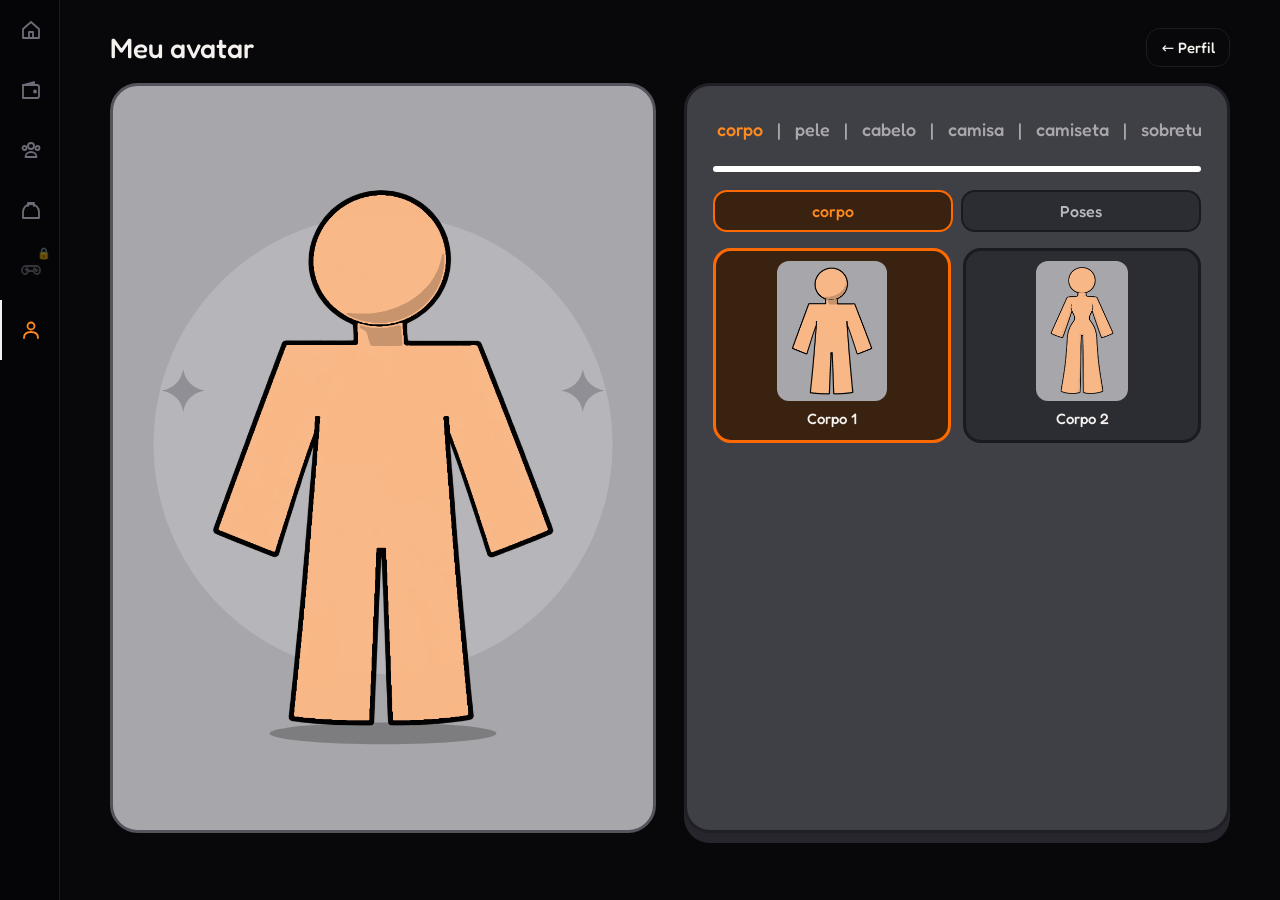
==== commit 96f08771: "Add files via upload" ====
--- a/avatar.html
+++ b/avatar.html
@@ -14,7 +14,7 @@
 h1{font-size:28px}
 .back{color:var(--text);text-decoration:none;font-size:15px;border:1px solid var(--line);border-radius:14px;padding:9px 14px}
 .back:hover{border-color:#3a3a45}
-.stage{background:#a7a7ab;border:3px solid #54545c;border-radius:28px;overflow:hidden;padding-bottom:40px}
+.stage{position:relative;background:#a7a7ab;border:3px solid #54545c;border-radius:28px;overflow:hidden;padding-bottom:40px}
 .stage svg{width:100%;height:auto;display:block}
 .panel{position:relative;margin-top:-72px;background:#3f3f46;border:3px solid #1f1f25;border-radius:26px;padding:18px;box-shadow:0 10px 0 #26262c}
 .panel h2{font-size:22px;margin-bottom:14px}
@@ -72,6 +72,10 @@
 .over .subs{margin-bottom:0}
 .soon{border:2px dashed #55555e;border-radius:18px;padding:16px;text-align:center;color:#b9b9c2;font-size:15px;line-height:1.4}
 .saved{margin-top:14px;text-align:center;color:#b9b9c2;font-size:14px;min-height:18px}
+.flip{position:absolute;top:14px;right:14px;z-index:3;width:44px;height:44px;border-radius:50%;border:3px solid #fff;background:#3f3f46;box-shadow:0 0 0 3px #1a1a20;cursor:pointer;padding:0;display:grid;place-items:center}
+.flip:hover{transform:scale(1.08)}
+.flip[aria-pressed="true"]{box-shadow:0 0 0 3px #1a1a20,0 0 0 6px var(--o1)}
+.stage .flip svg{width:22px;height:22px;display:block;fill:none;stroke:#fff;stroke-width:2.2;stroke-linecap:round;stroke-linejoin:round}
 .bodies{display:grid;grid-template-columns:1fr 1fr;gap:12px}
 .bopt{font:inherit;font-size:15px;color:var(--text);background:#2c2c33;border:3px solid #1a1a20;border-radius:18px;padding:10px 6px 12px;cursor:pointer;display:grid;justify-items:center;gap:8px}
 .bopt:hover{border-color:#55555e}
@@ -122,22 +126,22 @@
 <script>if(!window.Avatar||!window.Loja)document.write('<p style="padding:24px;color:#ff6b73;font-family:sans-serif">Faltam arquivos: coloque avatar.js e loja.js na mesma pasta de avatar.html.</p>')</script>
 <script>
 const $=id=>document.getElementById(id);
-const {SKIN,SKIN_N,BODIES,tinted,svg:avatarSVG,KEY}=Avatar;
+const {SKIN,SKIN_N,BODIES,POSE_BODIES,bodyOf,tinted,svg:avatarSVG,KEY}=Avatar;
 let A=Avatar.saved()||{body:'corpo1',skin:1};A.cores=A.cores||{};
 // de onde o jogador veio (perfil ou comunidade), para o botão Voltar
 const from=new URLSearchParams(location.search).get('de');
 if(from==='comunidade'){const b=document.querySelector('.back');b.href='comunidade.html#avatar';b.textContent='← Comunidade'}
 function save(){
-  try{const o={body:A.body,skin:A.skin,over:A.over==='pants'?'pants':'shirt',cores:A.cores||{}};Avatar.SLOTS.forEach(([,k])=>{o[k]=A[k]||null});localStorage.setItem(KEY,JSON.stringify(o));$('saved').textContent='✓ Salvo automaticamente'}
+  try{const o={body:A.body,skin:A.skin,over:A.over==='pants'?'pants':'shirt',pose:A.pose||null,flip:!!(A.pose&&A.flip),cores:A.cores||{}};Avatar.SLOTS.forEach(([,k])=>{o[k]=A[k]||null});localStorage.setItem(KEY,JSON.stringify(o));$('saved').textContent='✓ Salvo automaticamente'}
   catch(e){$('saved').textContent='Não foi possível salvar neste navegador.'}
 }
 // abas de peça: aba -> [tipo da peça em CLOTHES, campo salvo no avatar, rótulo de "sem peça"]
 const CLOTH_TABS={cabelo:['hair','hair','sem cabelo'],camisa:['shirt','shirt','sem camisa'],camiseta:['tshirt','tshirt','sem camiseta'],sobretudo:['coat','coat','sem sobretudo'],calca:['pants','pants','sem calça'],cintura:['belt','belt','sem cintura'],bota:['boots','boots','sem botas'],bracelete:['bracelets','bracelets','sem braceletes'],capa:['cape','cape','sem capa']};
 // sub-abas: aba -> [[id, nome]]. Cada sub-aba de peça: id -> [tipo da peça, campo salvo, rótulo de "sem peça", texto de "em breve"]
-const SUBS={pele:[['cor','cor'],['tatuagens','tatuagens']],rosto:[['maquiagem','maquiagem'],['olhos','olhos'],['boca','boca']]};
+const SUBS={corpo:[['corpo','corpo'],['poses','Poses']],pele:[['cor','cor'],['tatuagens','tatuagens']],rosto:[['maquiagem','maquiagem'],['olhos','olhos'],['boca','boca']]};
 const SUB_PIECE={tatuagens:['tattoo','tattoo','sem tatuagem','Tatuagens em breve'],maquiagem:['makeup','makeup','sem maquiagem','Maquiagem em breve'],olhos:['eyes','eyes','sem olhos','Olhos em breve'],boca:['mouth','mouth','sem boca','Bocas em breve']};
 const CATS=[['corpo','corpo'],['pele','pele'],['cabelo','cabelo'],['camisa','camisa'],['camiseta','camiseta'],['sobretudo','sobretudo'],['calca','calça'],['cintura','cintura'],['bota','bota'],['bracelete','bracelete'],['capa','capa'],['rosto','rosto']];
-let cat='corpo',colorOpen=false;const sub={pele:'cor',rosto:'olhos'};
+let cat='corpo',colorOpen=false;const sub={corpo:'corpo',pele:'cor',rosto:'olhos'};
 // abre direto numa aba/sub-aba (ex.: avatar.html?aba=rosto&sub=boca, usado pela Loja)
 {const qs=new URLSearchParams(location.search),q=qs.get('aba'),s=qs.get('sub');if(CATS.some(c=>c[0]===q))cat=q;if(SUBS[cat]&&SUBS[cat].some(x=>x[0]===s))sub[cat]=s}
 function drawCats(){
@@ -157,7 +161,7 @@
 // peças pequenas (botas, olhos, boca, maquiagem, tatuagem) aparecem como recorte no avatar; a imagem sozinha ficaria minúscula
 const CROP_SLOTS=['cape','bracelets','boots','eyes','mouth','makeup','tattoo'];
 function drawSubs(o){
-  const st=document.createElement('div');st.className='subs';st.setAttribute('role','tablist');st.setAttribute('aria-label',cat==='pele'?'Pele':'Rosto');
+  const st=document.createElement('div');st.className='subs';st.setAttribute('role','tablist');st.setAttribute('aria-label',cat==='pele'?'Pele':cat==='corpo'?'Corpo':'Rosto');
   SUBS[cat].forEach(([id,nome])=>{
     const t=document.createElement('button');t.type='button';t.className='subt';t.setAttribute('role','tab');
     t.setAttribute('aria-selected',sub[cat]===id?'true':'false');t.textContent=nome;
@@ -166,7 +170,7 @@
 }
 // grade de peças de um tipo: "sem peça" + uma opção por peça que existe para o corpo escolhido. Peça não comprada fica bloqueada.
 function pieceGrid(o,[slot,key,none,soon]){
-  const body=BODIES.find(b=>b.id===A.body);
+  const body=bodyOf(A); // na pose, só entram as peças que têm versão para ela
   const all=Object.entries(Avatar.CLOTHES).filter(([,c])=>c.slot===slot);
   if(!all.length){const d=document.createElement('div');d.className='soon';d.textContent=soon||'Em breve';o.appendChild(d);return}
   const fit=all.filter(([,c])=>c.por_corpo[body.id]);
@@ -194,7 +198,7 @@
     g.appendChild(w);
   });o.appendChild(g);
   if(colorOpen&&dotEl)drawColors(o,A[key],dotEl);else colorOpen=false;
-  if(fit.length<all.length){const t=document.createElement('p');t.className='hint';t.textContent='Alguns itens ainda não têm versão para este corpo.';o.appendChild(t)}
+  if(fit.length<all.length){const t=document.createElement('p');t.className='hint';t.textContent=A.pose?'Alguns itens ainda não têm versão para esta pose.':'Alguns itens ainda não têm versão para este corpo.';o.appendChild(t)}
 }
 // cores da peça vestida (só aparece se a peça tem CLOTHES[id].cores no avatar.js)
 function drawColors(o,id,dot){
@@ -230,14 +234,36 @@
     t.textContent=nome+' por cima';t.onclick=()=>{A.over=id;save();render()};st.appendChild(t);
   });w.appendChild(st);o.appendChild(w);
 }
+// poses do corpo escolhido: "Normal" + as poses que ele tem (a Perto da câmera é só do Corpo 1)
+function drawPoses(o){
+  const base=BODIES.find(b=>b.id===A.body),mine=POSE_BODIES.filter(p=>p.base===A.body);
+  const bx=document.createElement('div');bx.className='bodies';
+  [[null,'Normal',base]].concat(mine.map(p=>[p.pose,p.n,p])).forEach(([id,nome,b])=>{
+    const x=document.createElement('button');x.type='button';x.className='bopt';x.setAttribute('aria-pressed',(A.pose||null)===id?'true':'false');
+    x.innerHTML='<img alt="" src="'+tinted(b,A.skin)+'"><span></span>';x.lastChild.textContent=nome;
+    x.onclick=()=>{A.pose=id;if(!id)A.flip=false;save();render()};bx.appendChild(x);
+  });o.appendChild(bx);
+  const t=document.createElement('p');t.className='hint';
+  t.textContent=mine.length?'Em cada pose aparecem só os itens que já têm versão para ela. Com uma pose escolhida, o botão no canto do avatar gira ela na horizontal.':'Este corpo ainda não tem poses. A pose Perto da câmera é exclusiva do Corpo 1.';
+  o.appendChild(t);
+}
+function flipBtn(){
+  const b=document.createElement('button');b.type='button';b.className='flip';b.title='Girar a pose';
+  b.setAttribute('aria-label','Girar a pose horizontalmente');b.setAttribute('aria-pressed',A.flip?'true':'false');
+  b.innerHTML='<svg viewBox="0 0 24 24" aria-hidden="true"><path d="M3 12h18M7 8l-4 4 4 4M17 8l4 4-4 4"/></svg>';
+  b.onclick=()=>{A.flip=!A.flip;save();render()};return b;
+}
 function drawOpts(){
   const o=$('opts');o.innerHTML='';
   if(cat==='corpo'){
+    drawSubs(o);
+    if(sub.corpo==='poses'){drawPoses(o);return}
     const bx=document.createElement('div');bx.className='bodies';
     BODIES.forEach(b=>{
       const x=document.createElement('button');x.type='button';x.className='bopt';x.setAttribute('aria-pressed',A.body===b.id?'true':'false');
       x.innerHTML='<img alt="" src="'+tinted(b,A.skin)+'"><span></span>';x.lastChild.textContent=b.n;
-      x.onclick=()=>{A.body=b.id;save();render()};bx.appendChild(x);
+      x.onclick=()=>{A.body=b.id;if(A.pose&&!POSE_BODIES.some(p=>p.id===b.id+'_'+A.pose)){A.pose=null;A.flip=false} // pose é exclusiva de cada corpo
+        save();render()};bx.appendChild(x);
     });o.appendChild(bx);
   }else if(cat==='pele'){
     drawSubs(o);
@@ -264,7 +290,8 @@
     const d=document.createElement('div');d.className='soon';d.textContent='Em breve';o.appendChild(d);
   }
 }
-function render(){$('stage').innerHTML=avatarSVG(A);drawCats();drawOpts()}
+function render(){const st=$('stage');st.innerHTML=avatarSVG(A);if(A.pose)st.appendChild(flipBtn()); // botão de girar só aparece numa pose
+  drawCats();drawOpts()}
 Avatar.ready(render);
 </script>
 </body>
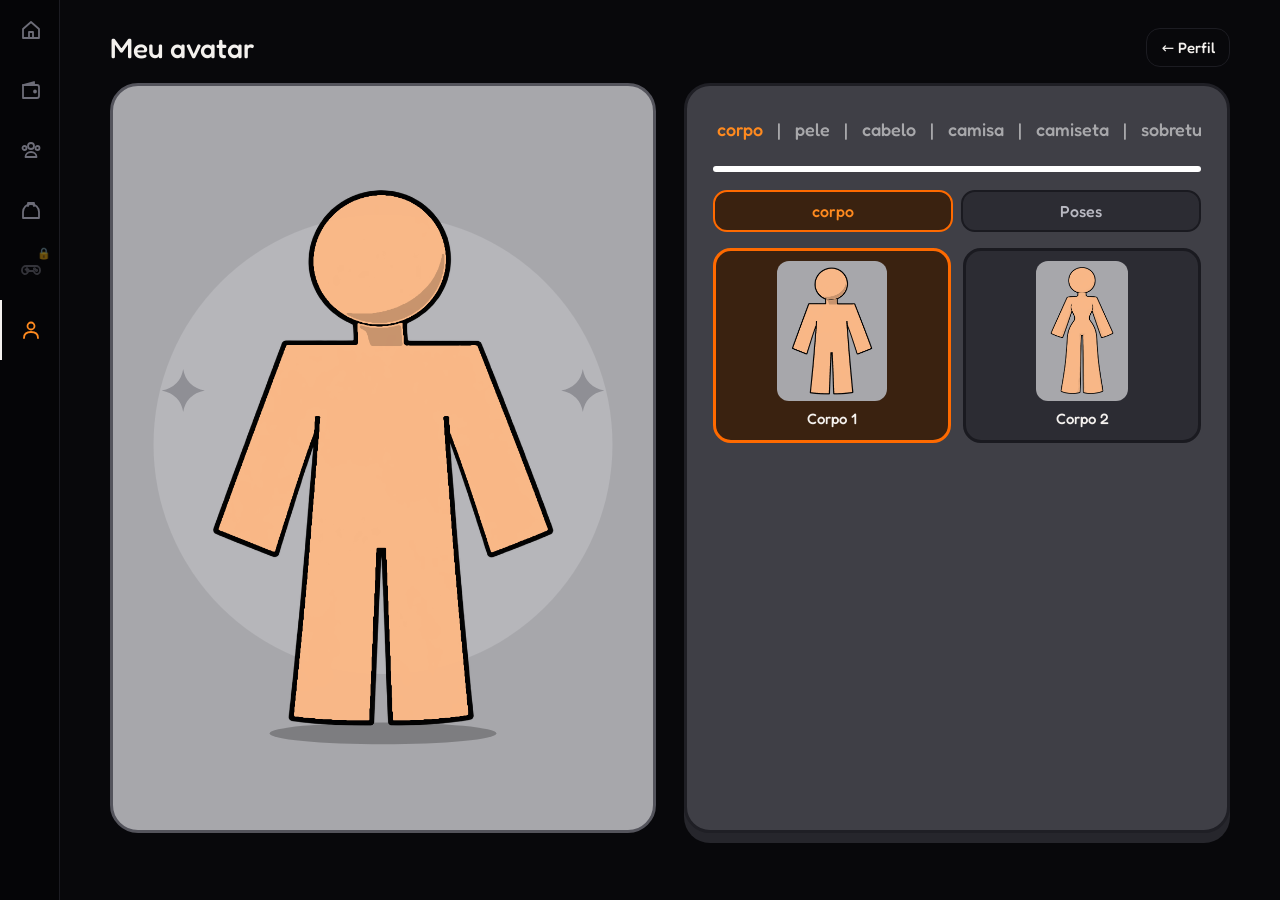
==== commit 550af954: "Add files via upload" ====
--- a/avatar.html
+++ b/avatar.html
@@ -132,7 +132,7 @@
 const from=new URLSearchParams(location.search).get('de');
 if(from==='comunidade'){const b=document.querySelector('.back');b.href='comunidade.html#avatar';b.textContent='← Comunidade'}
 function save(){
-  try{const o={body:A.body,skin:A.skin,over:A.over==='pants'?'pants':'shirt',pose:A.pose||null,flip:!!(A.pose&&A.flip),cores:A.cores||{}};Avatar.SLOTS.forEach(([,k])=>{o[k]=A[k]||null});localStorage.setItem(KEY,JSON.stringify(o));$('saved').textContent='✓ Salvo automaticamente'}
+  try{const o={body:A.body,skin:A.skin,over:A.over==='pants'?'pants':'shirt',beltTop:!!A.beltTop,pose:A.pose||null,flip:!!(A.pose&&A.flip),cores:A.cores||{}};Avatar.SLOTS.forEach(([,k])=>{o[k]=A[k]||null});localStorage.setItem(KEY,JSON.stringify(o));$('saved').textContent='✓ Salvo automaticamente'}
   catch(e){$('saved').textContent='Não foi possível salvar neste navegador.'}
 }
 // abas de peça: aba -> [tipo da peça em CLOTHES, campo salvo no avatar, rótulo de "sem peça"]
@@ -232,6 +232,18 @@
   [['shirt','camisa'],['pants','calça']].forEach(([id,nome])=>{
     const t=document.createElement('button');t.type='button';t.className='subt';t.setAttribute('aria-pressed',(A.over==='pants'?'pants':'shirt')===id?'true':'false');
     t.textContent=nome+' por cima';t.onclick=()=>{A.over=id;save();render()};st.appendChild(t);
+  });w.appendChild(st);o.appendChild(w);
+}
+// cintura: fica abaixo ou acima da camisa (sempre acima da calça). Se a calça está por cima da camisa, a cintura vai junto e fica por cima
+function drawBeltOver(o){
+  const w=document.createElement('div');w.className='over';
+  const l=document.createElement('div');l.className='lab';l.textContent='Onde fica a cintura?';w.appendChild(l);
+  if(A.over==='pants'){
+    const n=document.createElement('div');n.className='soon';n.textContent='A calça está por cima da camisa, então a cintura também fica por cima.';w.appendChild(n);o.appendChild(w);return}
+  const st=document.createElement('div');st.className='subs';st.setAttribute('role','group');st.setAttribute('aria-label','Onde fica a cintura');
+  [[false,'abaixo da camisa'],[true,'acima da camisa']].forEach(([top,nome])=>{
+    const t=document.createElement('button');t.type='button';t.className='subt';t.setAttribute('aria-pressed',!!A.beltTop===top?'true':'false');
+    t.textContent=nome;t.onclick=()=>{A.beltTop=top;save();render()};st.appendChild(t);
   });w.appendChild(st);o.appendChild(w);
 }
 // poses do corpo escolhido: "Normal" + as poses que ele tem (a Perto da câmera é só do Corpo 1)
@@ -286,6 +298,7 @@
   }else if(CLOTH_TABS[cat]){
     pieceGrid(o,CLOTH_TABS[cat]);
     if(cat==='camisa'||cat==='calca')drawOver(o);
+    if(cat==='cintura')drawBeltOver(o);
   }else{
     const d=document.createElement('div');d.className='soon';d.textContent='Em breve';o.appendChild(d);
   }
